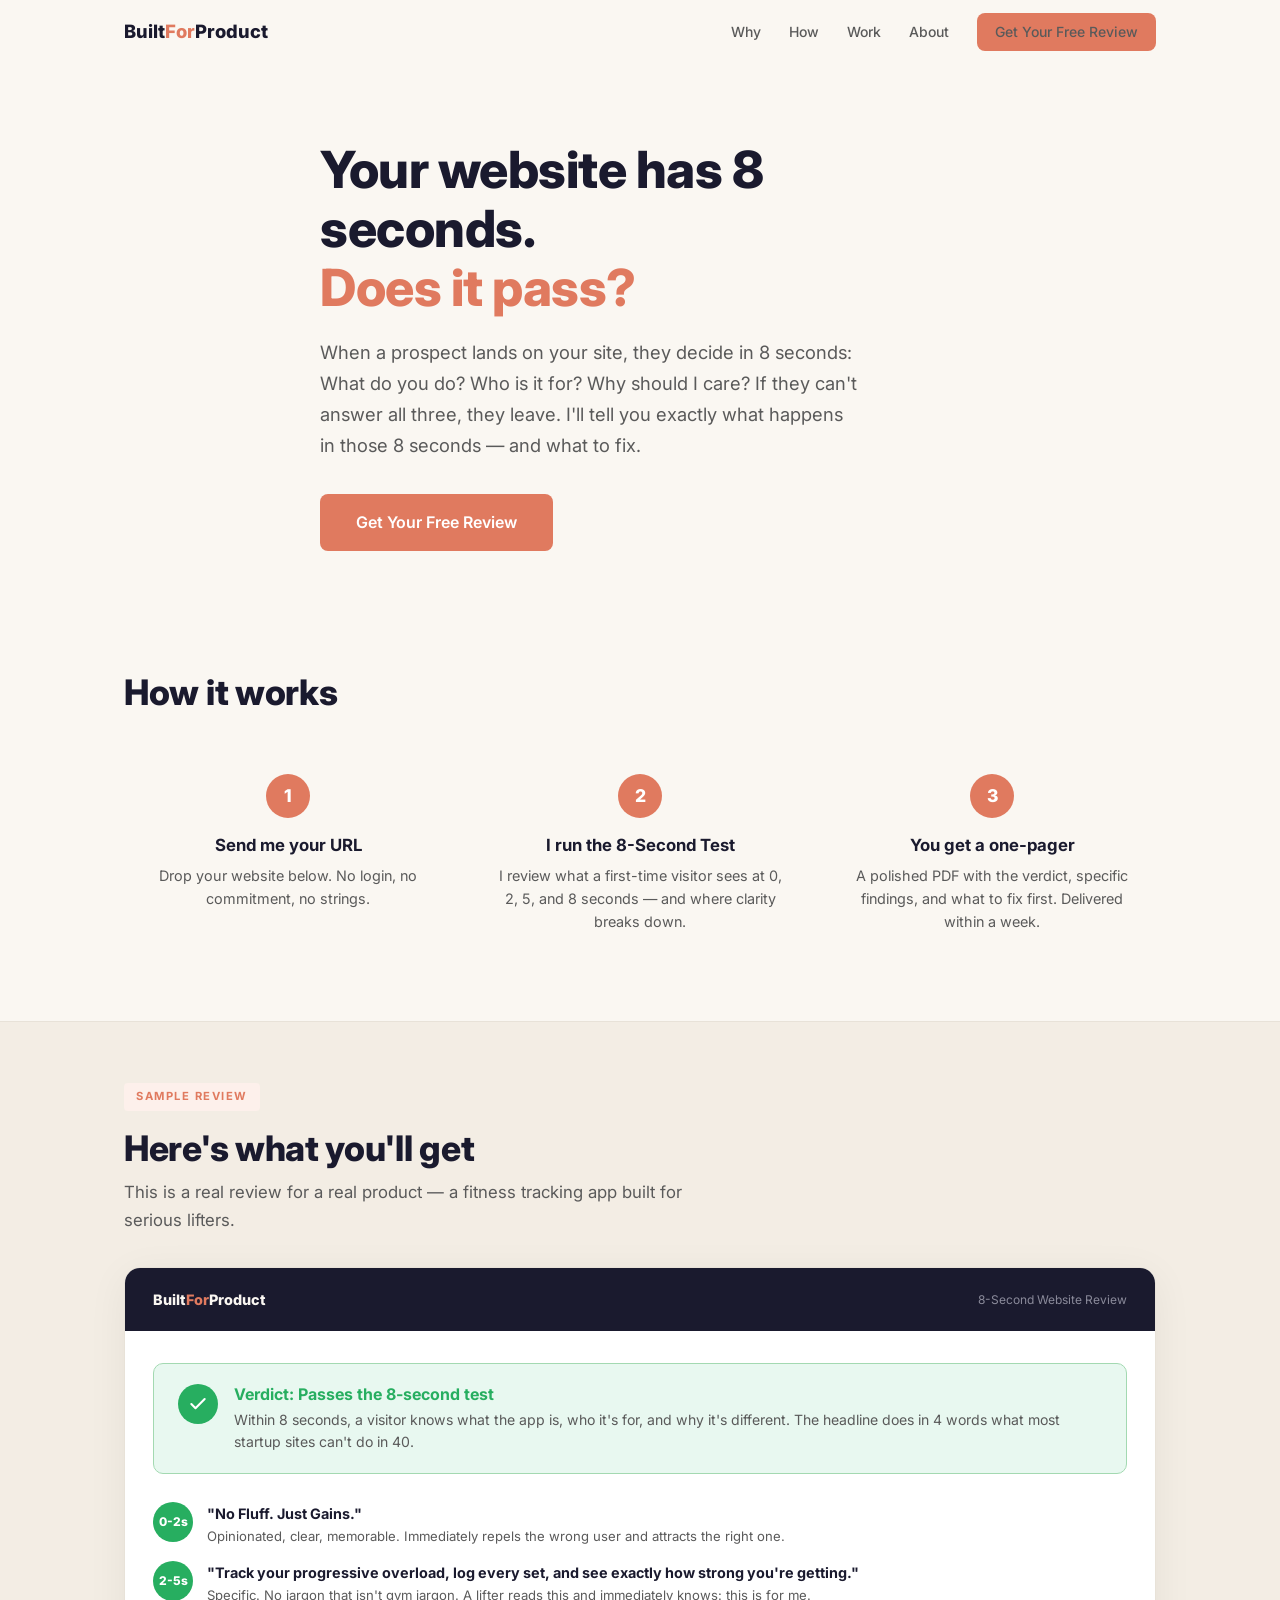
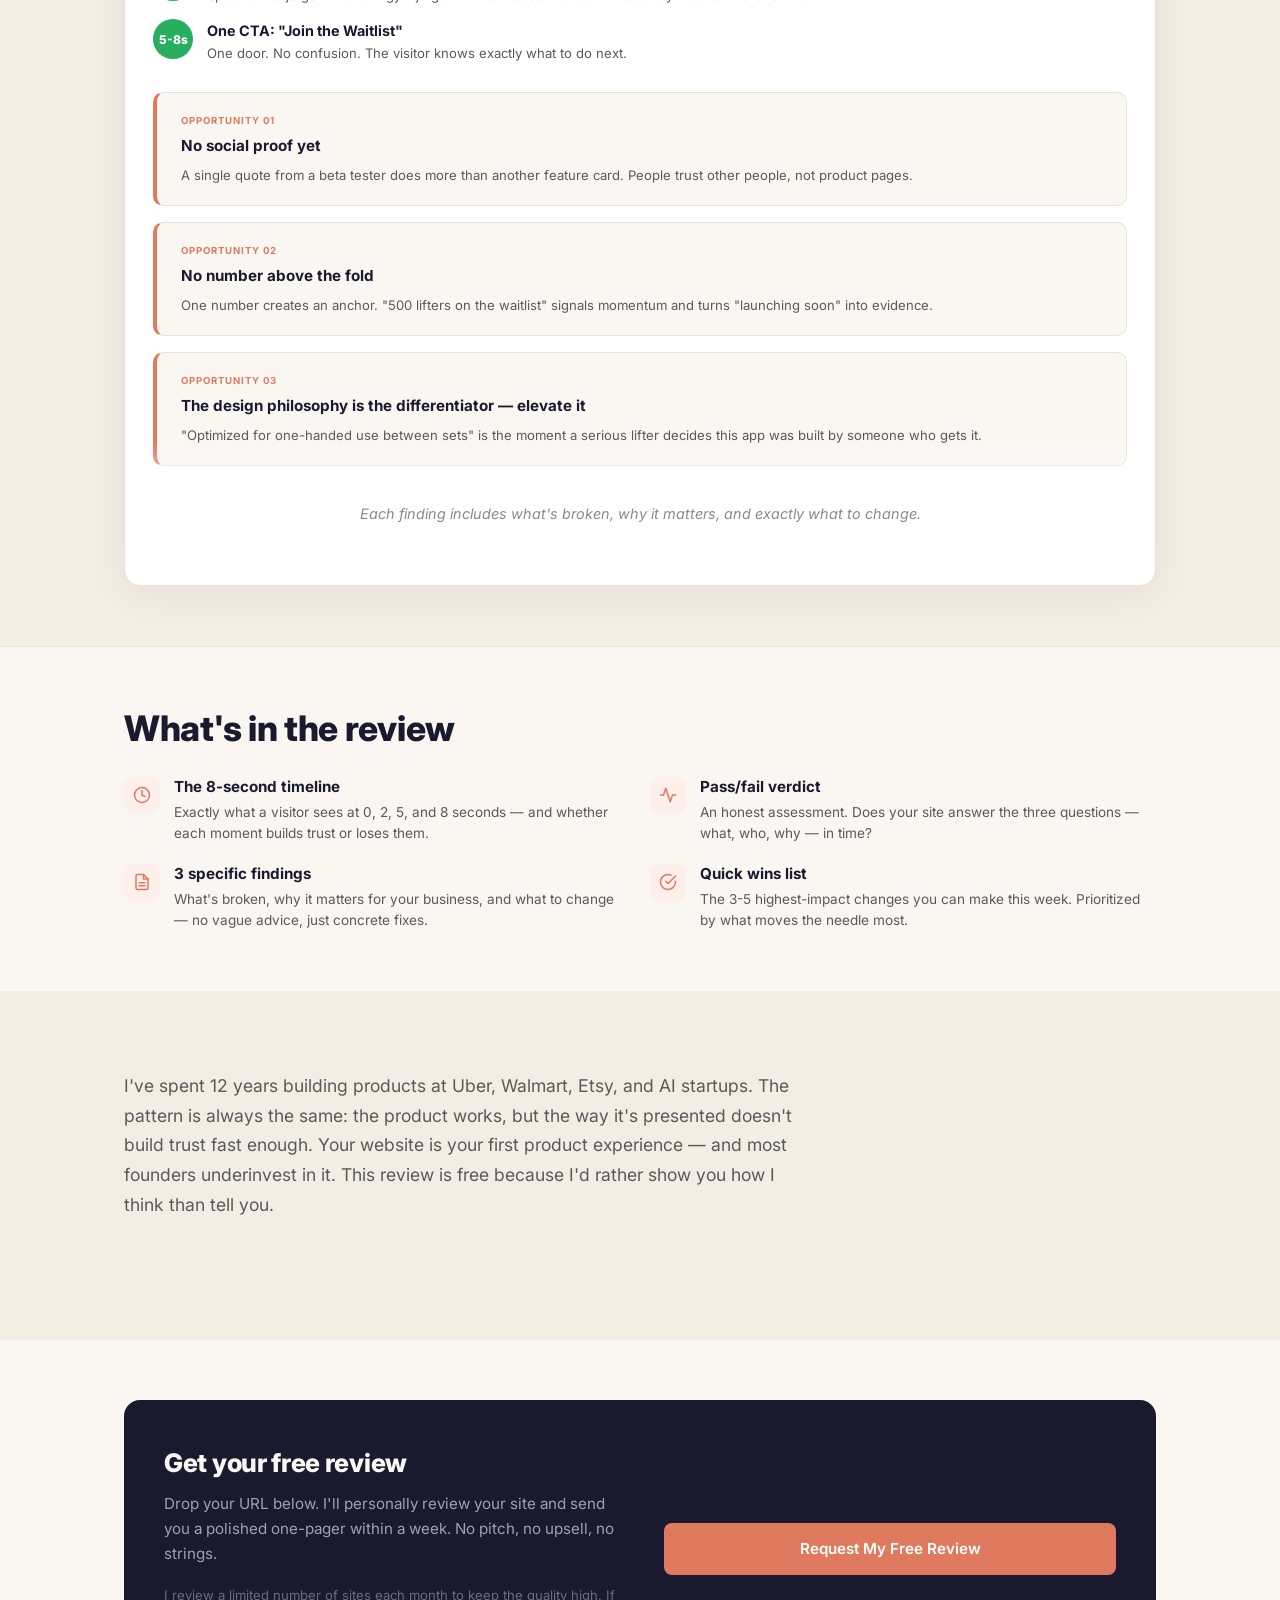
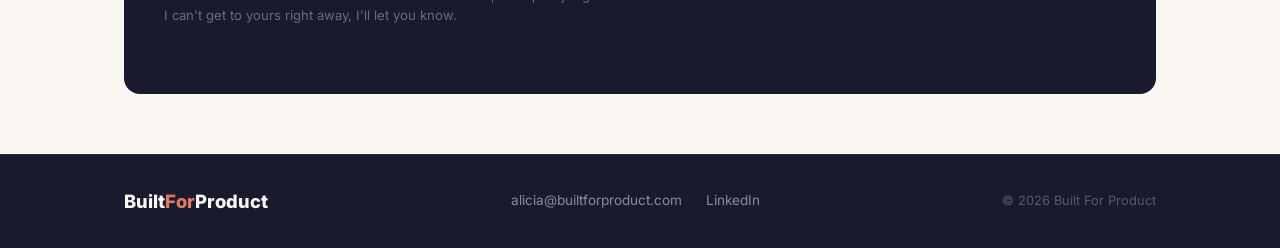
==== review/index.html @ 1ca219f5 "Add 8-Second Website Review landing page and update email to alicia@builtforproduct.com - New /revie" ====
<!DOCTYPE html>
<html lang="en">
<head>
  <meta charset="UTF-8">
  <meta name="viewport" content="width=device-width, initial-scale=1.0">
  <title>Free 8-Second Website Review | Built For Product</title>
  <meta name="description" content="Your website has 8 seconds to convince a prospect. Does it pass? Get a free, no-strings review from a product leader who's driven $280M+ in outcomes.">
  <link rel="preconnect" href="https://fonts.googleapis.com">
  <link rel="preconnect" href="https://fonts.gstatic.com" crossorigin>
  <link href="https://fonts.googleapis.com/css2?family=Inter:wght@300;400;500;600;700;800&display=swap" rel="stylesheet">
  <link rel="stylesheet" href="../styles.css">
  <style>
    /* --- Review Page Specific --- */
    .review-hero {
      padding: 140px 0 60px;
      min-height: auto;
    }
    .review-hero h1 {
      max-width: 640px;
    }
    .review-hero .hero-sub {
      max-width: 540px;
    }

    .how-it-works {
      padding: 60px 0;
      border-bottom: 1px solid var(--card-border);
    }
    .how-steps {
      display: grid;
      grid-template-columns: repeat(3, 1fr);
      gap: 24px;
      margin-top: 32px;
    }
    .how-step {
      text-align: center;
      padding: 28px 20px;
    }
    .how-step-num {
      width: 44px;
      height: 44px;
      background: var(--accent);
      color: var(--white);
      font-weight: 800;
      font-size: 1.1rem;
      border-radius: 50%;
      display: flex;
      align-items: center;
      justify-content: center;
      margin: 0 auto 16px;
    }
    .how-step h3 {
      margin-bottom: 8px;
    }
    .how-step p {
      font-size: 0.9rem;
      color: var(--text-muted);
      line-height: 1.6;
    }

    /* --- Sample Review Embed --- */
    .sample-section {
      padding: 60px 0;
    }
    .sample-label {
      display: inline-block;
      font-size: 0.7rem;
      font-weight: 700;
      text-transform: uppercase;
      letter-spacing: 1.5px;
      color: var(--accent);
      background: #FDF0EB;
      padding: 5px 12px;
      border-radius: 4px;
      margin-bottom: 16px;
    }
    .sample-section > .container > h2 {
      margin-bottom: 8px;
    }
    .sample-intro {
      font-size: 1.05rem;
      color: var(--text-muted);
      max-width: 600px;
      line-height: 1.7;
      margin-bottom: 32px;
    }

    /* --- Embedded review preview --- */
    .review-embed {
      background: var(--card-bg);
      border: 1px solid var(--card-border);
      border-radius: 16px;
      overflow: hidden;
      box-shadow: 0 8px 40px rgba(0,0,0,0.06);
    }
    .embed-header {
      background: var(--primary);
      padding: 20px 28px;
      display: flex;
      align-items: center;
      justify-content: space-between;
    }
    .embed-logo {
      font-weight: 800;
      font-size: 0.9rem;
      color: var(--bg);
    }
    .embed-logo span { color: var(--accent); }
    .embed-meta {
      font-size: 0.75rem;
      color: #8A8A9A;
    }
    .embed-body {
      padding: 32px 28px;
    }

    /* Verdict */
    .embed-verdict {
      background: #E8F8F0;
      border: 1px solid #A3D9B1;
      border-radius: 10px;
      padding: 20px 24px;
      display: flex;
      gap: 16px;
      align-items: flex-start;
      margin-bottom: 28px;
    }
    .embed-verdict-icon {
      width: 40px;
      height: 40px;
      background: #27AE60;
      border-radius: 50%;
      display: flex;
      align-items: center;
      justify-content: center;
      flex-shrink: 0;
    }
    .embed-verdict h3 {
      font-size: 1rem;
      color: #27AE60;
      margin-bottom: 4px;
    }
    .embed-verdict p {
      font-size: 0.88rem;
      color: var(--text-muted);
      line-height: 1.55;
    }

    /* Timeline preview */
    .embed-timeline {
      display: flex;
      flex-direction: column;
      gap: 14px;
      margin-bottom: 28px;
    }
    .embed-time {
      display: flex;
      gap: 14px;
      align-items: flex-start;
    }
    .embed-sec {
      width: 40px;
      height: 40px;
      background: #27AE60;
      color: white;
      font-weight: 800;
      font-size: 0.75rem;
      border-radius: 50%;
      display: flex;
      align-items: center;
      justify-content: center;
      flex-shrink: 0;
    }
    .embed-time-text strong {
      display: block;
      font-size: 0.9rem;
      color: var(--primary);
      margin-bottom: 2px;
    }
    .embed-time-text p {
      font-size: 0.82rem;
      color: var(--text-muted);
      line-height: 1.5;
    }

    /* Finding preview */
    .embed-finding {
      background: var(--bg);
      border: 1px solid var(--card-border);
      border-radius: 10px;
      padding: 20px 24px;
      border-left: 4px solid var(--accent);
      margin-bottom: 16px;
    }
    .embed-finding:last-child { margin-bottom: 0; }
    .embed-finding-label {
      font-size: 0.6rem;
      font-weight: 700;
      text-transform: uppercase;
      letter-spacing: 1px;
      color: var(--accent);
      margin-bottom: 6px;
    }
    .embed-finding h4 {
      font-size: 0.95rem;
      font-weight: 700;
      color: var(--primary);
      margin-bottom: 6px;
    }
    .embed-finding p {
      font-size: 0.82rem;
      color: var(--text-muted);
      line-height: 1.55;
    }

    /* Fade overlay */
    .embed-fade {
      position: relative;
      margin-top: -40px;
      padding-top: 60px;
      background: linear-gradient(to bottom, rgba(255,255,255,0) 0%, rgba(255,255,255,1) 70%);
      text-align: center;
      padding-bottom: 28px;
    }
    .embed-fade p {
      font-size: 0.9rem;
      color: var(--text-light);
      font-style: italic;
    }

    /* --- What You Get --- */
    .what-you-get {
      padding: 60px 0;
      border-top: 1px solid var(--card-border);
    }
    .get-grid {
      display: grid;
      grid-template-columns: repeat(2, 1fr);
      gap: 20px;
      margin-top: 28px;
    }
    .get-item {
      display: flex;
      gap: 14px;
      align-items: flex-start;
    }
    .get-icon {
      width: 36px;
      height: 36px;
      background: #FDF0EB;
      border-radius: 8px;
      display: flex;
      align-items: center;
      justify-content: center;
      flex-shrink: 0;
      color: var(--accent);
    }
    .get-item h3 {
      font-size: 0.95rem;
      margin-bottom: 4px;
    }
    .get-item p {
      font-size: 0.85rem;
      color: var(--text-muted);
      line-height: 1.55;
    }

    /* --- Form Section --- */
    .form-section {
      padding: 60px 0;
    }
    .form-card {
      background: var(--primary);
      border-radius: 16px;
      padding: 48px 40px;
      display: grid;
      grid-template-columns: 1fr 1fr;
      gap: 48px;
      align-items: center;
    }
    .form-left h2 {
      color: var(--bg);
      font-size: 1.6rem;
      margin-bottom: 12px;
    }
    .form-left p {
      color: #A0A0B0;
      font-size: 0.95rem;
      line-height: 1.65;
      margin-bottom: 20px;
    }
    .form-left .form-note {
      font-size: 0.82rem;
      color: #6A6A80;
      line-height: 1.5;
    }
    .form-right {
      display: flex;
      flex-direction: column;
      gap: 16px;
    }
    .form-field {
      display: flex;
      flex-direction: column;
      gap: 6px;
    }
    .form-field label {
      font-size: 0.8rem;
      font-weight: 600;
      color: #A0A0B0;
      text-transform: uppercase;
      letter-spacing: 0.5px;
    }
    .form-field input {
      padding: 14px 16px;
      border: 1px solid #3A3A4E;
      border-radius: 8px;
      background: #2A2A3E;
      color: var(--bg);
      font-family: 'Inter', system-ui, sans-serif;
      font-size: 0.95rem;
      outline: none;
      transition: border-color 0.2s;
    }
    .form-field input::placeholder {
      color: #5A5A6A;
    }
    .form-field input:focus {
      border-color: var(--accent);
    }
    .form-submit {
      display: inline-block;
      background: var(--accent);
      color: var(--white);
      font-weight: 600;
      font-size: 0.95rem;
      padding: 14px 28px;
      border-radius: 8px;
      border: none;
      cursor: pointer;
      font-family: 'Inter', system-ui, sans-serif;
      transition: background 0.2s, transform 0.15s;
      margin-top: 4px;
    }
    .form-submit:hover {
      background: #D06A4F;
      transform: translateY(-1px);
    }

    @media (max-width: 768px) {
      .how-steps {
        grid-template-columns: 1fr;
        gap: 16px;
      }
      .get-grid {
        grid-template-columns: 1fr;
      }
      .form-card {
        grid-template-columns: 1fr;
        gap: 32px;
        padding: 32px 24px;
      }
      .review-hero {
        padding: 110px 0 40px;
      }
    }
  </style>
</head>
<body>

  <!-- NAV -->
  <nav class="nav">
    <div class="container nav-inner">
      <a href="../" class="logo">Built<span>For</span>Product</a>
      <div class="nav-links">
        <a href="../#problem">Why</a>
        <a href="../#how">How</a>
        <a href="../#work">Work</a>
        <a href="../#about">About</a>
        <a href="#get-review" class="btn btn-sm">Get Your Free Review</a>
      </div>
      <button class="mobile-toggle" aria-label="Menu">
        <span></span><span></span><span></span>
      </button>
    </div>
  </nav>

  <!-- HERO -->
  <section class="hero review-hero">
    <div class="container">
      <h1>Your website has 8 seconds.<br><span class="highlight">Does it pass?</span></h1>
      <p class="hero-sub">When a prospect lands on your site, they decide in 8 seconds: What do you do? Who is it for? Why should I care? If they can't answer all three, they leave. I'll tell you exactly what happens in those 8 seconds — and what to fix.</p>
      <a href="#get-review" class="btn btn-lg">Get Your Free Review</a>
    </div>
  </section>

  <!-- HOW IT WORKS -->
  <section class="how-it-works">
    <div class="container">
      <h2>How it works</h2>
      <div class="how-steps">
        <div class="how-step">
          <div class="how-step-num">1</div>
          <h3>Send me your URL</h3>
          <p>Drop your website below. No login, no commitment, no strings.</p>
        </div>
        <div class="how-step">
          <div class="how-step-num">2</div>
          <h3>I run the 8-Second Test</h3>
          <p>I review what a first-time visitor sees at 0, 2, 5, and 8 seconds — and where clarity breaks down.</p>
        </div>
        <div class="how-step">
          <div class="how-step-num">3</div>
          <h3>You get a one-pager</h3>
          <p>A polished PDF with the verdict, specific findings, and what to fix first. Delivered within a week.</p>
        </div>
      </div>
    </div>
  </section>

  <!-- SAMPLE REVIEW -->
  <section class="sample-section section-alt">
    <div class="container">
      <span class="sample-label">Sample Review</span>
      <h2>Here's what you'll get</h2>
      <p class="sample-intro">This is a real review for a real product — a fitness tracking app built for serious lifters.</p>

      <div class="review-embed">
        <div class="embed-header">
          <div class="embed-logo">Built<span>For</span>Product</div>
          <div class="embed-meta">8-Second Website Review</div>
        </div>
        <div class="embed-body">

          <!-- Verdict -->
          <div class="embed-verdict">
            <div class="embed-verdict-icon">
              <svg width="20" height="20" viewBox="0 0 24 24" fill="none" stroke="white" stroke-width="2.5" stroke-linecap="round" stroke-linejoin="round"><polyline points="20 6 9 17 4 12"></polyline></svg>
            </div>
            <div>
              <h3>Verdict: Passes the 8-second test</h3>
              <p>Within 8 seconds, a visitor knows what the app is, who it's for, and why it's different. The headline does in 4 words what most startup sites can't do in 40.</p>
            </div>
          </div>

          <!-- Timeline -->
          <div class="embed-timeline">
            <div class="embed-time">
              <div class="embed-sec">0-2s</div>
              <div class="embed-time-text">
                <strong>"No Fluff. Just Gains."</strong>
                <p>Opinionated, clear, memorable. Immediately repels the wrong user and attracts the right one.</p>
              </div>
            </div>
            <div class="embed-time">
              <div class="embed-sec">2-5s</div>
              <div class="embed-time-text">
                <strong>"Track your progressive overload, log every set, and see exactly how strong you're getting."</strong>
                <p>Specific. No jargon that isn't gym jargon. A lifter reads this and immediately knows: this is for me.</p>
              </div>
            </div>
            <div class="embed-time">
              <div class="embed-sec">5-8s</div>
              <div class="embed-time-text">
                <strong>One CTA: "Join the Waitlist"</strong>
                <p>One door. No confusion. The visitor knows exactly what to do next.</p>
              </div>
            </div>
          </div>

          <!-- Findings preview -->
          <div class="embed-finding">
            <div class="embed-finding-label">Opportunity 01</div>
            <h4>No social proof yet</h4>
            <p>A single quote from a beta tester does more than another feature card. People trust other people, not product pages.</p>
          </div>
          <div class="embed-finding">
            <div class="embed-finding-label">Opportunity 02</div>
            <h4>No number above the fold</h4>
            <p>One number creates an anchor. "500 lifters on the waitlist" signals momentum and turns "launching soon" into evidence.</p>
          </div>
          <div class="embed-finding">
            <div class="embed-finding-label">Opportunity 03</div>
            <h4>The design philosophy is the differentiator — elevate it</h4>
            <p>"Optimized for one-handed use between sets" is the moment a serious lifter decides this app was built by someone who gets it.</p>
          </div>

          <div class="embed-fade">
            <p>Each finding includes what's broken, why it matters, and exactly what to change.</p>
          </div>
        </div>
      </div>
    </div>
  </section>

  <!-- WHAT YOU GET -->
  <section class="what-you-get">
    <div class="container">
      <h2>What's in the review</h2>
      <div class="get-grid">
        <div class="get-item">
          <div class="get-icon">
            <svg width="18" height="18" viewBox="0 0 24 24" fill="none" stroke="currentColor" stroke-width="2" stroke-linecap="round" stroke-linejoin="round"><circle cx="12" cy="12" r="10"></circle><polyline points="12 6 12 12 16 14"></polyline></svg>
          </div>
          <div>
            <h3>The 8-second timeline</h3>
            <p>Exactly what a visitor sees at 0, 2, 5, and 8 seconds — and whether each moment builds trust or loses them.</p>
          </div>
        </div>
        <div class="get-item">
          <div class="get-icon">
            <svg width="18" height="18" viewBox="0 0 24 24" fill="none" stroke="currentColor" stroke-width="2" stroke-linecap="round" stroke-linejoin="round"><polyline points="22 12 18 12 15 21 9 3 6 12 2 12"></polyline></svg>
          </div>
          <div>
            <h3>Pass/fail verdict</h3>
            <p>An honest assessment. Does your site answer the three questions — what, who, why — in time?</p>
          </div>
        </div>
        <div class="get-item">
          <div class="get-icon">
            <svg width="18" height="18" viewBox="0 0 24 24" fill="none" stroke="currentColor" stroke-width="2" stroke-linecap="round" stroke-linejoin="round"><path d="M14 2H6a2 2 0 0 0-2 2v16a2 2 0 0 0 2 2h12a2 2 0 0 0 2-2V8z"></path><polyline points="14 2 14 8 20 8"></polyline><line x1="16" y1="13" x2="8" y2="13"></line><line x1="16" y1="17" x2="8" y2="17"></line></svg>
          </div>
          <div>
            <h3>3 specific findings</h3>
            <p>What's broken, why it matters for your business, and what to change — no vague advice, just concrete fixes.</p>
          </div>
        </div>
        <div class="get-item">
          <div class="get-icon">
            <svg width="18" height="18" viewBox="0 0 24 24" fill="none" stroke="currentColor" stroke-width="2" stroke-linecap="round" stroke-linejoin="round"><path d="M22 11.08V12a10 10 0 1 1-5.93-9.14"></path><polyline points="22 4 12 14.01 9 11.01"></polyline></svg>
          </div>
          <div>
            <h3>Quick wins list</h3>
            <p>The 3-5 highest-impact changes you can make this week. Prioritized by what moves the needle most.</p>
          </div>
        </div>
      </div>
    </div>
  </section>

  <!-- WHY I DO THIS -->
  <section class="section section-alt">
    <div class="container">
      <p class="section-intro" style="max-width: 680px;">I've spent 12 years building products at Uber, Walmart, Etsy, and AI startups. The pattern is always the same: the product works, but the way it's presented doesn't build trust fast enough. Your website is your first product experience — and most founders underinvest in it. This review is free because I'd rather show you how I think than tell you.</p>
    </div>
  </section>

  <!-- FORM -->
  <section id="get-review" class="form-section">
    <div class="container">
      <div class="form-card">
        <div class="form-left">
          <h2>Get your free review</h2>
          <p>Drop your URL below. I'll personally review your site and send you a polished one-pager within a week. No pitch, no upsell, no strings.</p>
          <p class="form-note">I review a limited number of sites each month to keep the quality high. If I can't get to yours right away, I'll let you know.</p>
        </div>
        <div class="form-right" style="justify-content: center;">
          <a href="mailto:alicia@builtforproduct.com?subject=Free%208-Second%20Website%20Review&body=Hi%20Alicia%2C%0A%0AI%27d%20love%20a%20free%208-Second%20Review%20for%20my%20site%3A%0A%0AWebsite%3A%20%0AName%3A%20%0ACompany%3A%20%0A%0AThanks!" class="form-submit" style="text-align: center; text-decoration: none; display: inline-block;">Request My Free Review</a>
        </div>
      </div>
    </div>
  </section>

  <!-- FOOTER -->
  <footer class="footer">
    <div class="container footer-inner">
      <a href="../" class="logo logo-footer">Built<span>For</span>Product</a>
      <div class="footer-links">
        <a href="mailto:alicia@builtforproduct.com">alicia@builtforproduct.com</a>
        <a href="https://linkedin.com/in/alicia-a-yanez" target="_blank" rel="noopener">LinkedIn</a>
      </div>
      <p class="footer-copy">&copy; 2026 Built For Product</p>
    </div>
  </footer>

  <script>
    // Mobile nav toggle
    const toggle = document.querySelector('.mobile-toggle');
    const navLinks = document.querySelector('.nav-links');
    toggle.addEventListener('click', () => {
      navLinks.classList.toggle('open');
      toggle.classList.toggle('open');
    });
    navLinks.querySelectorAll('a').forEach(link => {
      link.addEventListener('click', () => {
        navLinks.classList.remove('open');
        toggle.classList.remove('open');
      });
    });
    // Sticky nav shadow
    window.addEventListener('scroll', () => {
      document.querySelector('.nav').classList.toggle('scrolled', window.scrollY > 20);
    });
  </script>

</body>
</html>
---- styles.css ----
/* =============================================
   Built For Product — Palette 1: Warm Authority
   ============================================= */

/* --- Variables --- */
:root {
  --primary: #1A1A2E;
  --accent: #E07A5F;
  --accent-hover: #D06A4F;
  --bg: #FAF7F2;
  --bg-alt: #F3EDE4;
  --text: #2D2D2D;
  --text-muted: #5A5A5A;
  --text-light: #8A8A8A;
  --card-bg: #FFFFFF;
  --card-border: #E8E2D8;
  --white: #FFFFFF;
  --cream: #FAF7F2;
  --radius: 10px;
  --radius-lg: 16px;
}

/* --- Reset & Base --- */
*, *::before, *::after { margin: 0; padding: 0; box-sizing: border-box; }

html {
  scroll-behavior: smooth;
  -webkit-font-smoothing: antialiased;
}

body {
  font-family: 'Inter', system-ui, -apple-system, sans-serif;
  background: var(--bg);
  color: var(--text);
  line-height: 1.6;
  font-size: 16px;
}

img { max-width: 100%; display: block; }
a { text-decoration: none; color: inherit; }

/* --- Container --- */
.container {
  max-width: 1080px;
  margin: 0 auto;
  padding: 0 24px;
}

/* --- Buttons --- */
.btn {
  display: inline-block;
  background: var(--accent);
  color: var(--white);
  font-weight: 600;
  font-size: 15px;
  padding: 14px 28px;
  border-radius: 8px;
  transition: background 0.2s, transform 0.15s;
  border: none;
  cursor: pointer;
}
.btn:hover {
  background: var(--accent-hover);
  transform: translateY(-1px);
}
.btn-lg {
  padding: 16px 36px;
  font-size: 16px;
}
.btn-sm {
  padding: 8px 18px;
  font-size: 13px;
}
.btn-white {
  background: var(--white);
  color: var(--primary);
}
.btn-white:hover {
  background: var(--cream);
}

/* --- Typography --- */
h1 {
  font-size: clamp(2.2rem, 5vw, 3.2rem);
  font-weight: 800;
  line-height: 1.15;
  color: var(--primary);
  letter-spacing: -0.5px;
}
h2 {
  font-size: clamp(1.6rem, 3.5vw, 2.2rem);
  font-weight: 800;
  line-height: 1.2;
  color: var(--primary);
  letter-spacing: -0.3px;
}
h3 {
  font-size: 1.05rem;
  font-weight: 700;
  color: var(--primary);
  line-height: 1.35;
}
.highlight {
  color: var(--accent);
}
.section-intro {
  font-size: 1.1rem;
  color: var(--text-muted);
  max-width: 640px;
  line-height: 1.7;
  margin-bottom: 40px;
}

/* ============================
   NAV
   ============================ */
.nav {
  position: fixed;
  top: 0;
  left: 0;
  right: 0;
  z-index: 100;
  background: var(--bg);
  transition: box-shadow 0.3s;
}
.nav.scrolled {
  box-shadow: 0 1px 12px rgba(0,0,0,0.06);
}
.nav-inner {
  display: flex;
  align-items: center;
  justify-content: space-between;
  height: 64px;
}
.logo {
  font-weight: 800;
  font-size: 1.15rem;
  color: var(--primary);
}
.logo span {
  color: var(--accent);
}
.nav-links {
  display: flex;
  align-items: center;
  gap: 28px;
}
.nav-links a {
  font-size: 14px;
  font-weight: 500;
  color: var(--text-muted);
  transition: color 0.2s;
}
.nav-links a:hover {
  color: var(--primary);
}

/* Mobile toggle */
.mobile-toggle {
  display: none;
  background: none;
  border: none;
  cursor: pointer;
  width: 28px;
  height: 20px;
  position: relative;
}
.mobile-toggle span {
  display: block;
  width: 100%;
  height: 2px;
  background: var(--primary);
  position: absolute;
  left: 0;
  transition: all 0.3s;
}
.mobile-toggle span:nth-child(1) { top: 0; }
.mobile-toggle span:nth-child(2) { top: 9px; }
.mobile-toggle span:nth-child(3) { top: 18px; }
.mobile-toggle.open span:nth-child(1) { top: 9px; transform: rotate(45deg); }
.mobile-toggle.open span:nth-child(2) { opacity: 0; }
.mobile-toggle.open span:nth-child(3) { top: 9px; transform: rotate(-45deg); }

/* ============================
   HERO
   ============================ */
.hero {
  padding: 140px 0 80px;
  min-height: 70vh;
  display: flex;
  align-items: center;
}
.hero-sub {
  margin-top: 20px;
  font-size: 1.15rem;
  color: var(--text-muted);
  max-width: 560px;
  line-height: 1.7;
}
.hero .btn {
  margin-top: 32px;
}

/* ============================
   SECTIONS
   ============================ */
.section {
  padding: 80px 0;
}
.section-alt {
  background: var(--bg-alt);
}

/* ============================
   PAIN CARDS
   ============================ */
.card-grid {
  display: grid;
  grid-template-columns: repeat(3, 1fr);
  gap: 24px;
}
.card {
  background: var(--card-bg);
  border: 1px solid var(--card-border);
  border-radius: var(--radius);
  padding: 32px 28px;
  transition: transform 0.2s, box-shadow 0.2s;
}
.card:hover {
  transform: translateY(-3px);
  box-shadow: 0 8px 30px rgba(0,0,0,0.06);
}
.card-icon {
  width: 44px;
  height: 44px;
  background: #FDF0EB;
  border-radius: 10px;
  display: flex;
  align-items: center;
  justify-content: center;
  color: var(--accent);
  margin-bottom: 18px;
}
.card h3 {
  margin-bottom: 10px;
  font-size: 1rem;
}
.card p {
  font-size: 0.9rem;
  color: var(--text-muted);
  line-height: 1.6;
}

/* ============================
   PROCESS STEPS
   ============================ */
.steps {
  display: grid;
  grid-template-columns: repeat(3, 1fr);
  gap: 32px;
  margin-top: 8px;
}
.step {
  position: relative;
}
.step-num {
  width: 44px;
  height: 44px;
  background: var(--accent);
  color: var(--white);
  font-weight: 800;
  font-size: 1.1rem;
  border-radius: 50%;
  display: flex;
  align-items: center;
  justify-content: center;
  margin-bottom: 18px;
}
.step h3 {
  margin-bottom: 8px;
}
.step p {
  font-size: 0.9rem;
  color: var(--text-muted);
  line-height: 1.6;
}

/* ============================
   CASE STUDIES
   ============================ */
.cases {
  display: flex;
  flex-direction: column;
  gap: 28px;
  margin-top: 8px;
}
.case {
  background: var(--card-bg);
  border: 1px solid var(--card-border);
  border-radius: var(--radius-lg);
  padding: 36px 32px;
  transition: transform 0.2s, box-shadow 0.2s;
}
.case:hover {
  transform: translateY(-2px);
  box-shadow: 0 8px 30px rgba(0,0,0,0.05);
}
.case-header {
  display: flex;
  align-items: center;
  gap: 12px;
  margin-bottom: 12px;
}
.case-company {
  font-weight: 800;
  font-size: 0.85rem;
  color: var(--accent);
  text-transform: uppercase;
  letter-spacing: 1px;
}
.case-label {
  font-size: 0.8rem;
  color: var(--text-light);
}
.case-method {
  display: inline-block;
  font-size: 0.7rem;
  font-weight: 700;
  text-transform: uppercase;
  letter-spacing: 1px;
  color: var(--accent);
  background: #FDF0EB;
  padding: 4px 10px;
  border-radius: 4px;
  margin-bottom: 14px;
}
.case h3 {
  font-size: 1.15rem;
  margin-bottom: 12px;
}
.case-problem {
  font-size: 0.95rem;
  color: var(--text-muted);
  margin-bottom: 12px;
  line-height: 1.6;
}
.case-action {
  font-size: 0.9rem;
  color: var(--text-muted);
  margin-bottom: 20px;
  line-height: 1.6;
}
.case-results {
  display: flex;
  gap: 40px;
  padding-top: 18px;
  border-top: 1px solid var(--card-border);
}
.metric {
  display: flex;
  flex-direction: column;
}
.metric-value {
  font-size: 1.5rem;
  font-weight: 800;
  color: var(--primary);
}
.metric-label {
  font-size: 0.8rem;
  color: var(--text-light);
  margin-top: 2px;
}

/* ============================
   ABOUT
   ============================ */
.about-layout {
  display: grid;
  grid-template-columns: 280px 1fr;
  gap: 48px;
  align-items: start;
}
.about-photo img {
  width: 100%;
  border-radius: var(--radius-lg);
  object-fit: cover;
  aspect-ratio: 3 / 4;
}
.about-content h2 {
  margin-bottom: 24px;
}
.about-text p {
  font-size: 1.05rem;
  color: var(--text-muted);
  line-height: 1.75;
  margin-bottom: 16px;
  max-width: 680px;
}
.credibility {
  display: flex;
  gap: 32px;
  margin-top: 32px;
  flex-wrap: wrap;
}
.credibility span {
  font-size: 0.95rem;
  font-weight: 700;
  color: var(--text-light);
  letter-spacing: 0.5px;
  text-transform: uppercase;
}

/* ============================
   TESTIMONIALS
   ============================ */
.testimonials {
  display: grid;
  grid-template-columns: repeat(2, 1fr);
  gap: 24px;
  margin-top: 8px;
}
.testimonial {
  background: var(--card-bg);
  border: 1px solid var(--card-border);
  border-radius: var(--radius);
  padding: 28px;
  border-left: 3px solid var(--accent);
}
.testimonial p {
  font-size: 0.95rem;
  color: var(--text-muted);
  line-height: 1.65;
  font-style: italic;
  margin-bottom: 14px;
}
.testimonial cite {
  font-size: 0.85rem;
  font-weight: 600;
  color: var(--primary);
  font-style: normal;
}

/* ============================
   CTA SECTION
   ============================ */
.section-cta {
  background: var(--primary);
  color: var(--cream);
  text-align: center;
  padding: 80px 0;
}
.section-cta h2 {
  color: var(--cream);
  margin-bottom: 16px;
}
.section-cta p {
  color: #A0A0B0;
  font-size: 1.05rem;
  max-width: 520px;
  margin: 0 auto 32px;
  line-height: 1.7;
}
.section-cta .btn {
  margin-bottom: 20px;
}
.cta-note {
  font-size: 0.85rem !important;
  color: #6A6A80 !important;
  max-width: 440px !important;
}

/* ============================
   FOOTER
   ============================ */
.footer {
  background: var(--primary);
  border-top: 1px solid #2A2A3E;
  padding: 32px 0;
}
.footer-inner {
  display: flex;
  align-items: center;
  justify-content: space-between;
  flex-wrap: wrap;
  gap: 16px;
}
.logo-footer {
  color: var(--cream);
}
.logo-footer span {
  color: var(--accent);
}
.footer-links {
  display: flex;
  gap: 24px;
}
.footer-links a {
  font-size: 0.85rem;
  color: #8A8A9A;
  transition: color 0.2s;
}
.footer-links a:hover {
  color: var(--cream);
}
.footer-copy {
  font-size: 0.8rem;
  color: #5A5A6A;
}

/* ============================
   RESPONSIVE
   ============================ */
@media (max-width: 768px) {
  .hero {
    padding: 110px 0 60px;
    min-height: auto;
  }

  .card-grid,
  .steps {
    grid-template-columns: 1fr;
    gap: 16px;
  }

  .testimonials {
    grid-template-columns: 1fr;
  }

  .case-results {
    flex-direction: column;
    gap: 16px;
  }

  .nav-links {
    display: none;
    position: fixed;
    top: 64px;
    left: 0;
    right: 0;
    background: var(--bg);
    flex-direction: column;
    padding: 24px;
    gap: 20px;
    box-shadow: 0 8px 30px rgba(0,0,0,0.08);
  }
  .nav-links.open {
    display: flex;
  }

  .mobile-toggle {
    display: block;
  }

  .footer-inner {
    flex-direction: column;
    text-align: center;
  }

  .about-layout {
    grid-template-columns: 1fr;
    gap: 32px;
  }
  .about-photo {
    max-width: 240px;
  }
  .credibility {
    gap: 12px 20px;
    justify-content: center;
  }

  .section {
    padding: 60px 0;
  }

  .section-cta {
    padding: 60px 0;
  }
}

@media (max-width: 480px) {
  h1 {
    font-size: 1.8rem;
  }
  h2 {
    font-size: 1.4rem;
  }
  .case {
    padding: 24px 20px;
  }
  .card {
    padding: 24px 20px;
  }
}
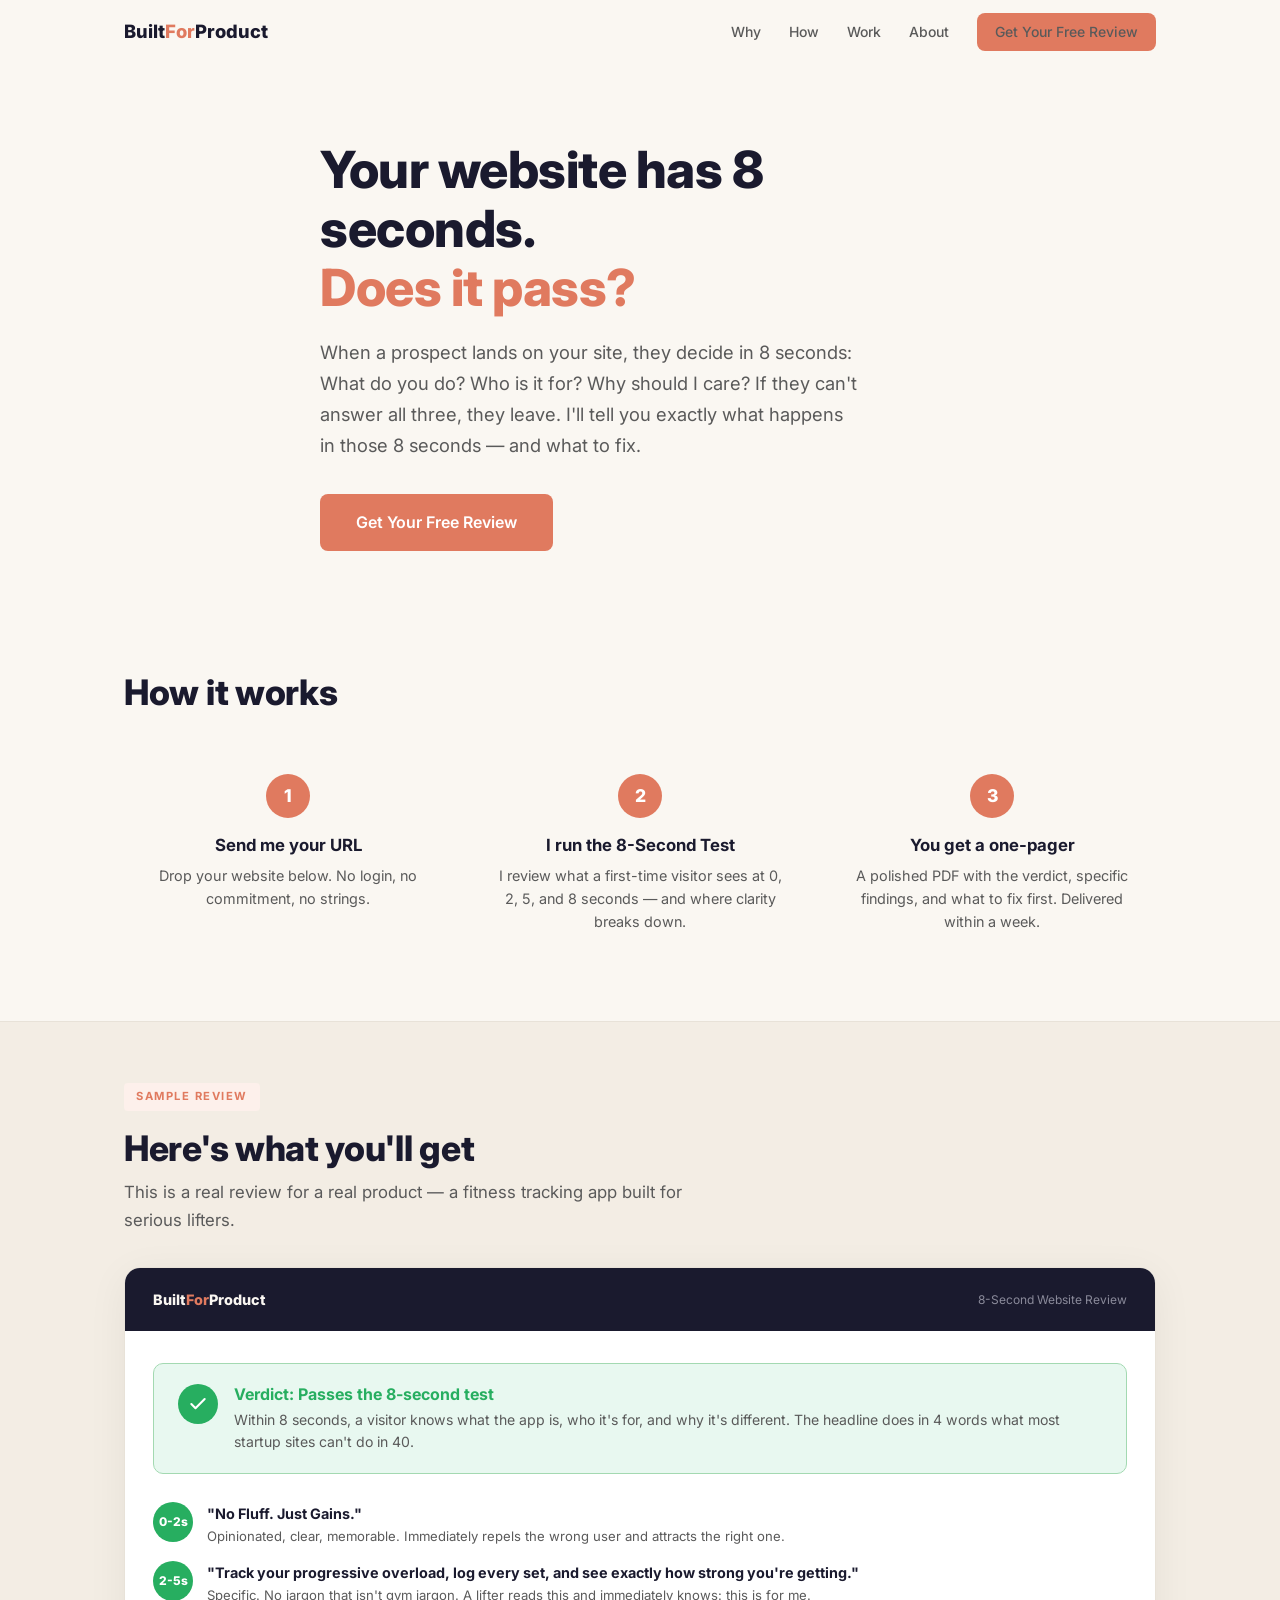
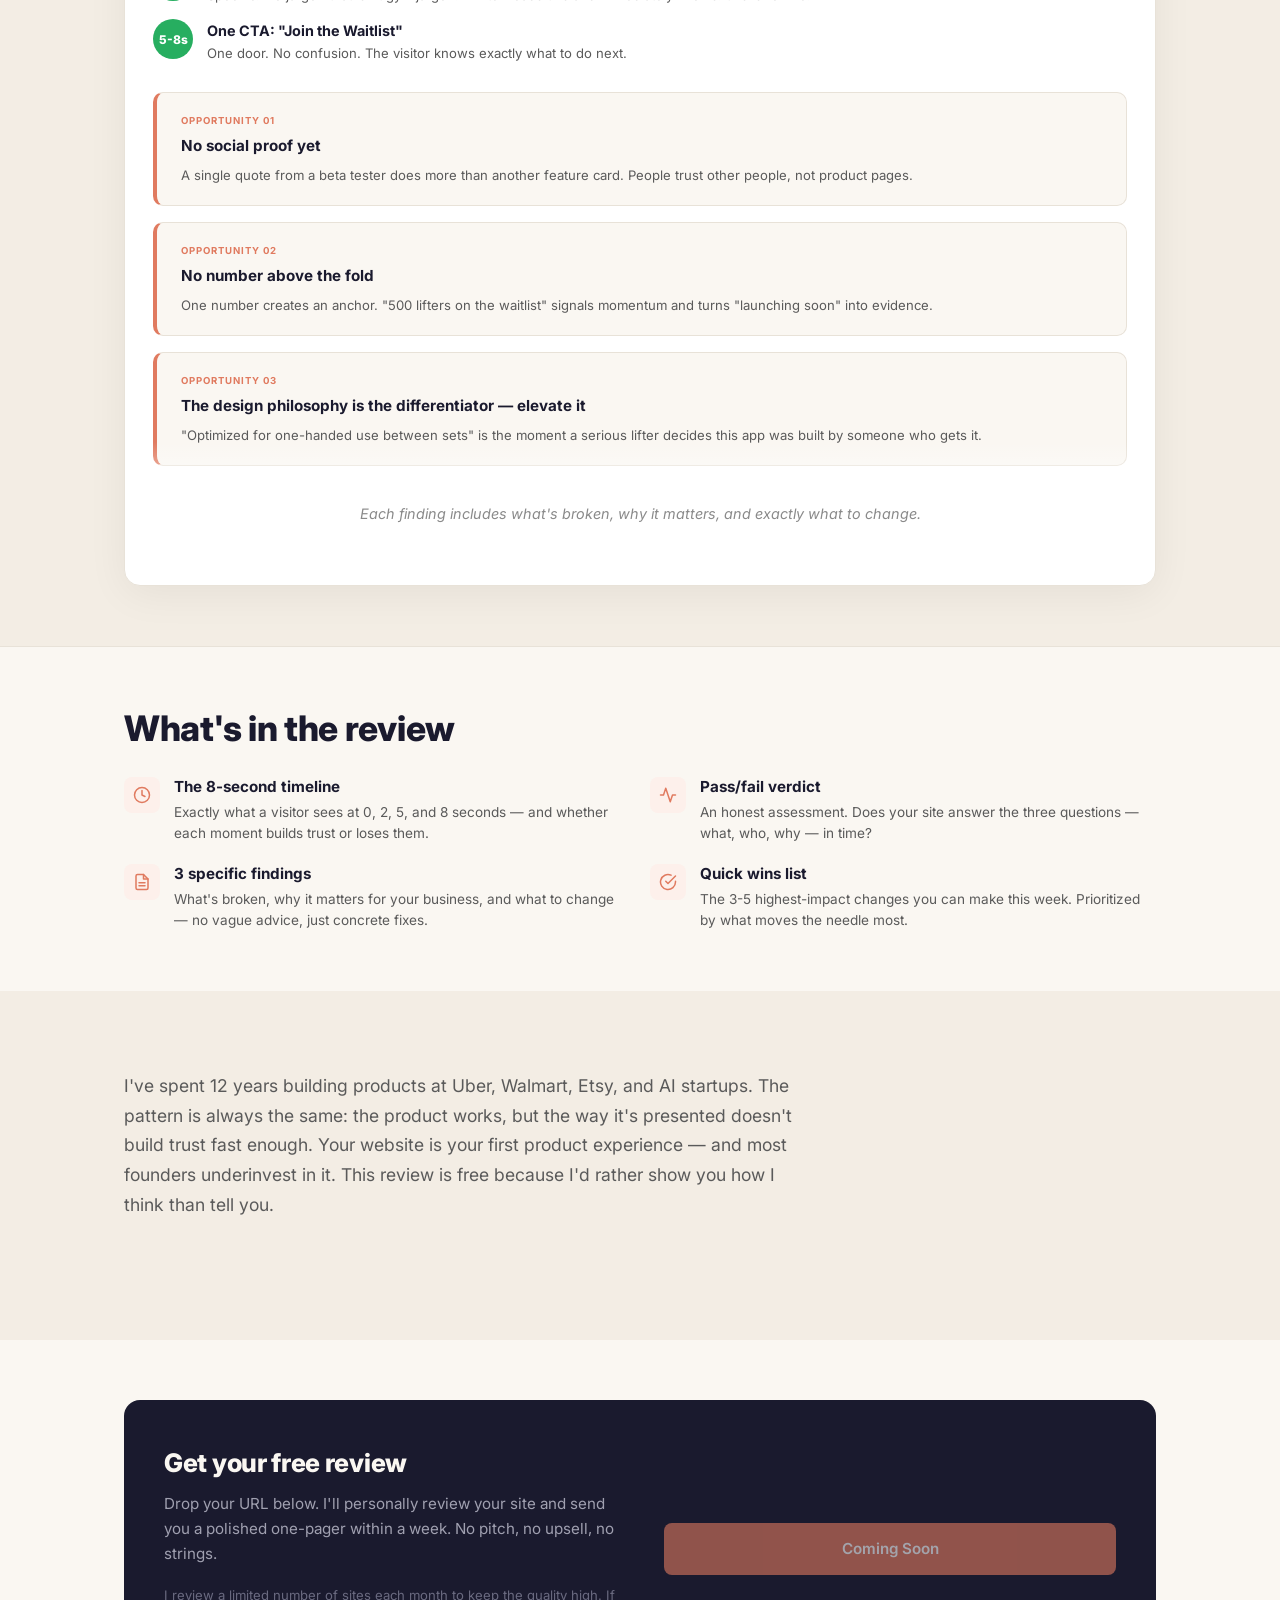
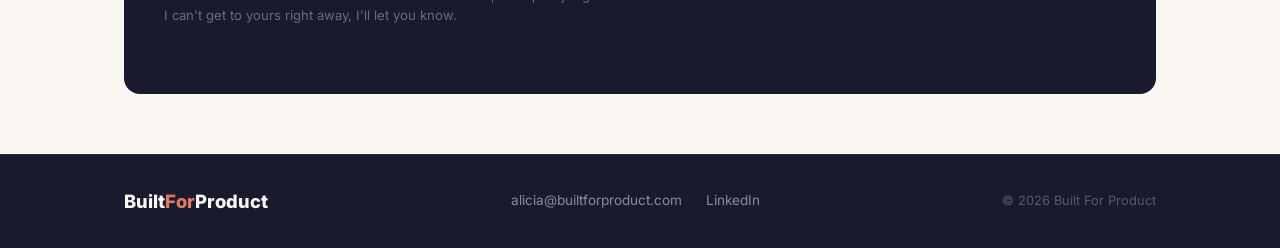
==== commit 6e532591: "Replace review form button with Coming Soon placeholder Mailto link wasn't working for users without" ====
--- a/review/index.html
+++ b/review/index.html
@@ -555,7 +555,7 @@
           <p class="form-note">I review a limited number of sites each month to keep the quality high. If I can't get to yours right away, I'll let you know.</p>
         </div>
         <div class="form-right" style="justify-content: center;">
-          <a href="mailto:alicia@builtforproduct.com?subject=Free%208-Second%20Website%20Review&body=Hi%20Alicia%2C%0A%0AI%27d%20love%20a%20free%208-Second%20Review%20for%20my%20site%3A%0A%0AWebsite%3A%20%0AName%3A%20%0ACompany%3A%20%0A%0AThanks!" class="form-submit" style="text-align: center; text-decoration: none; display: inline-block;">Request My Free Review</a>
+          <span class="form-submit" style="text-align: center; display: inline-block; opacity: 0.6; cursor: default;">Coming Soon</span>
         </div>
       </div>
     </div>
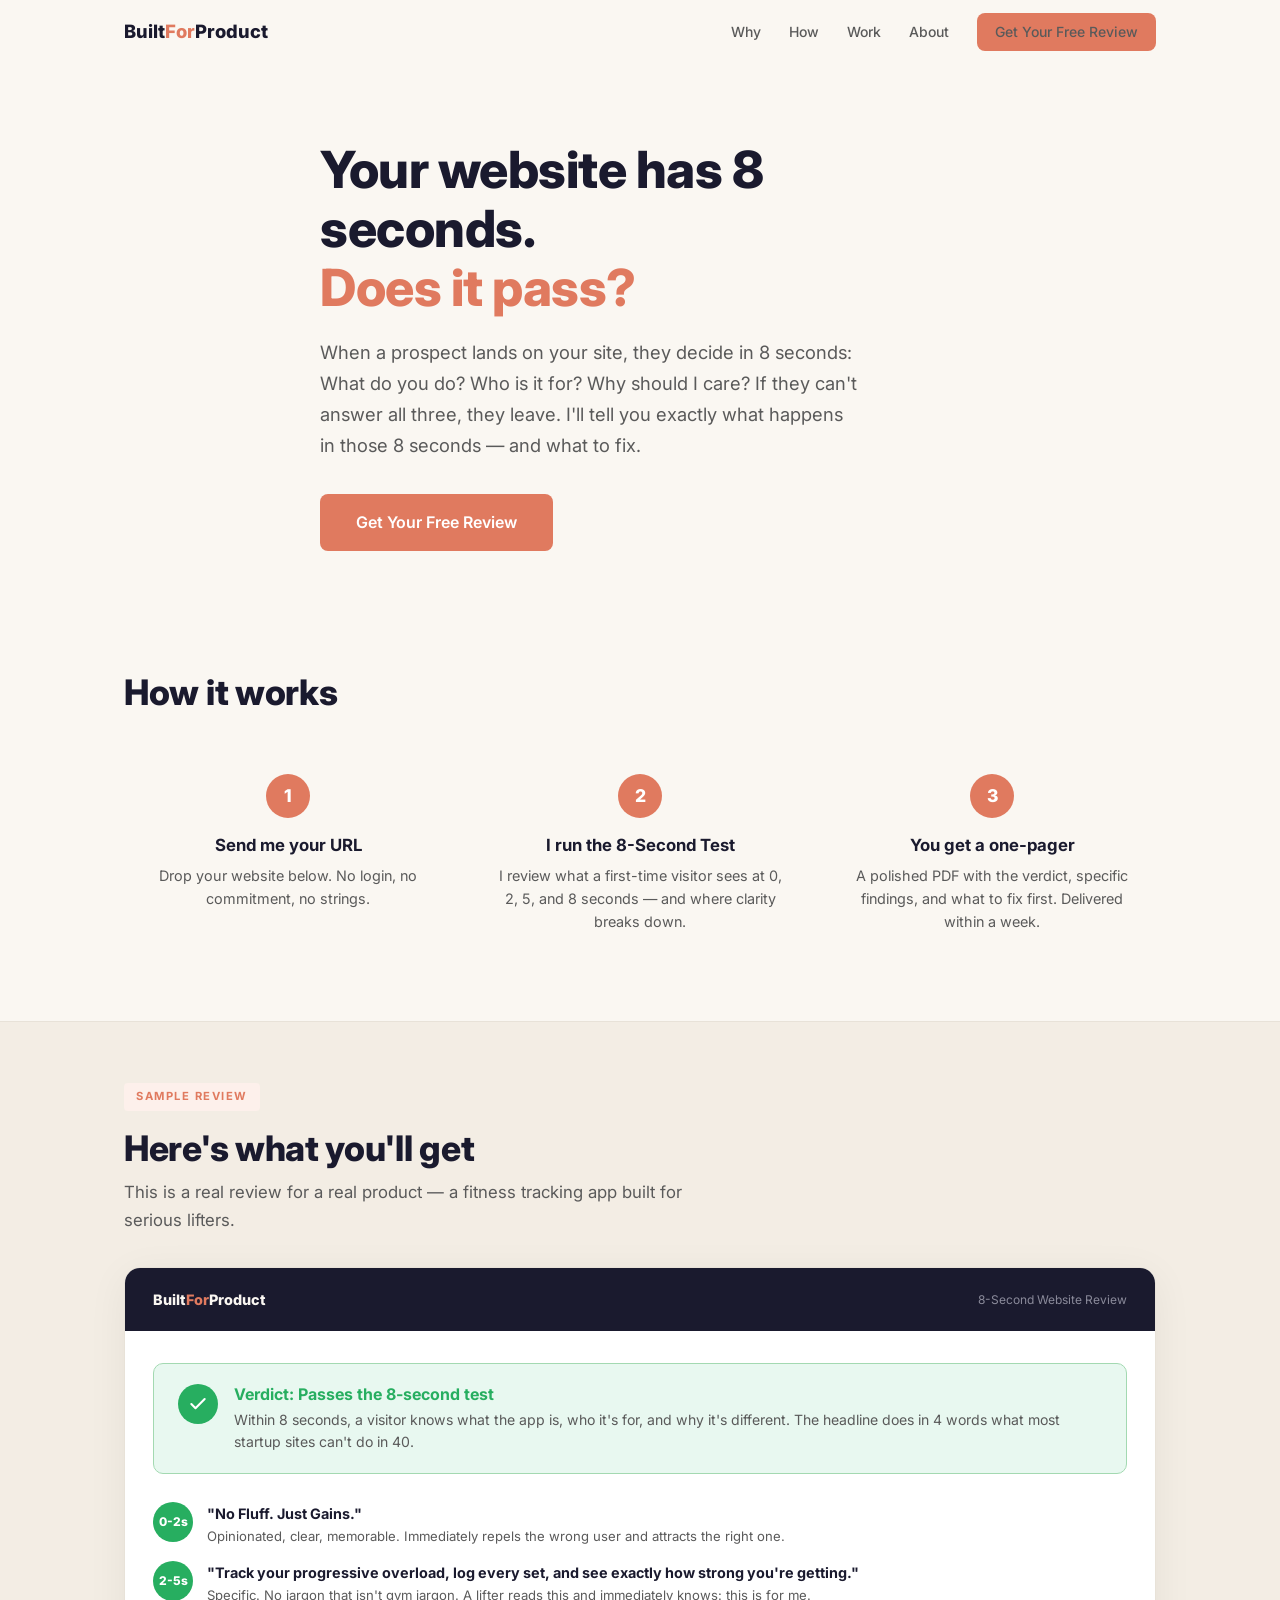
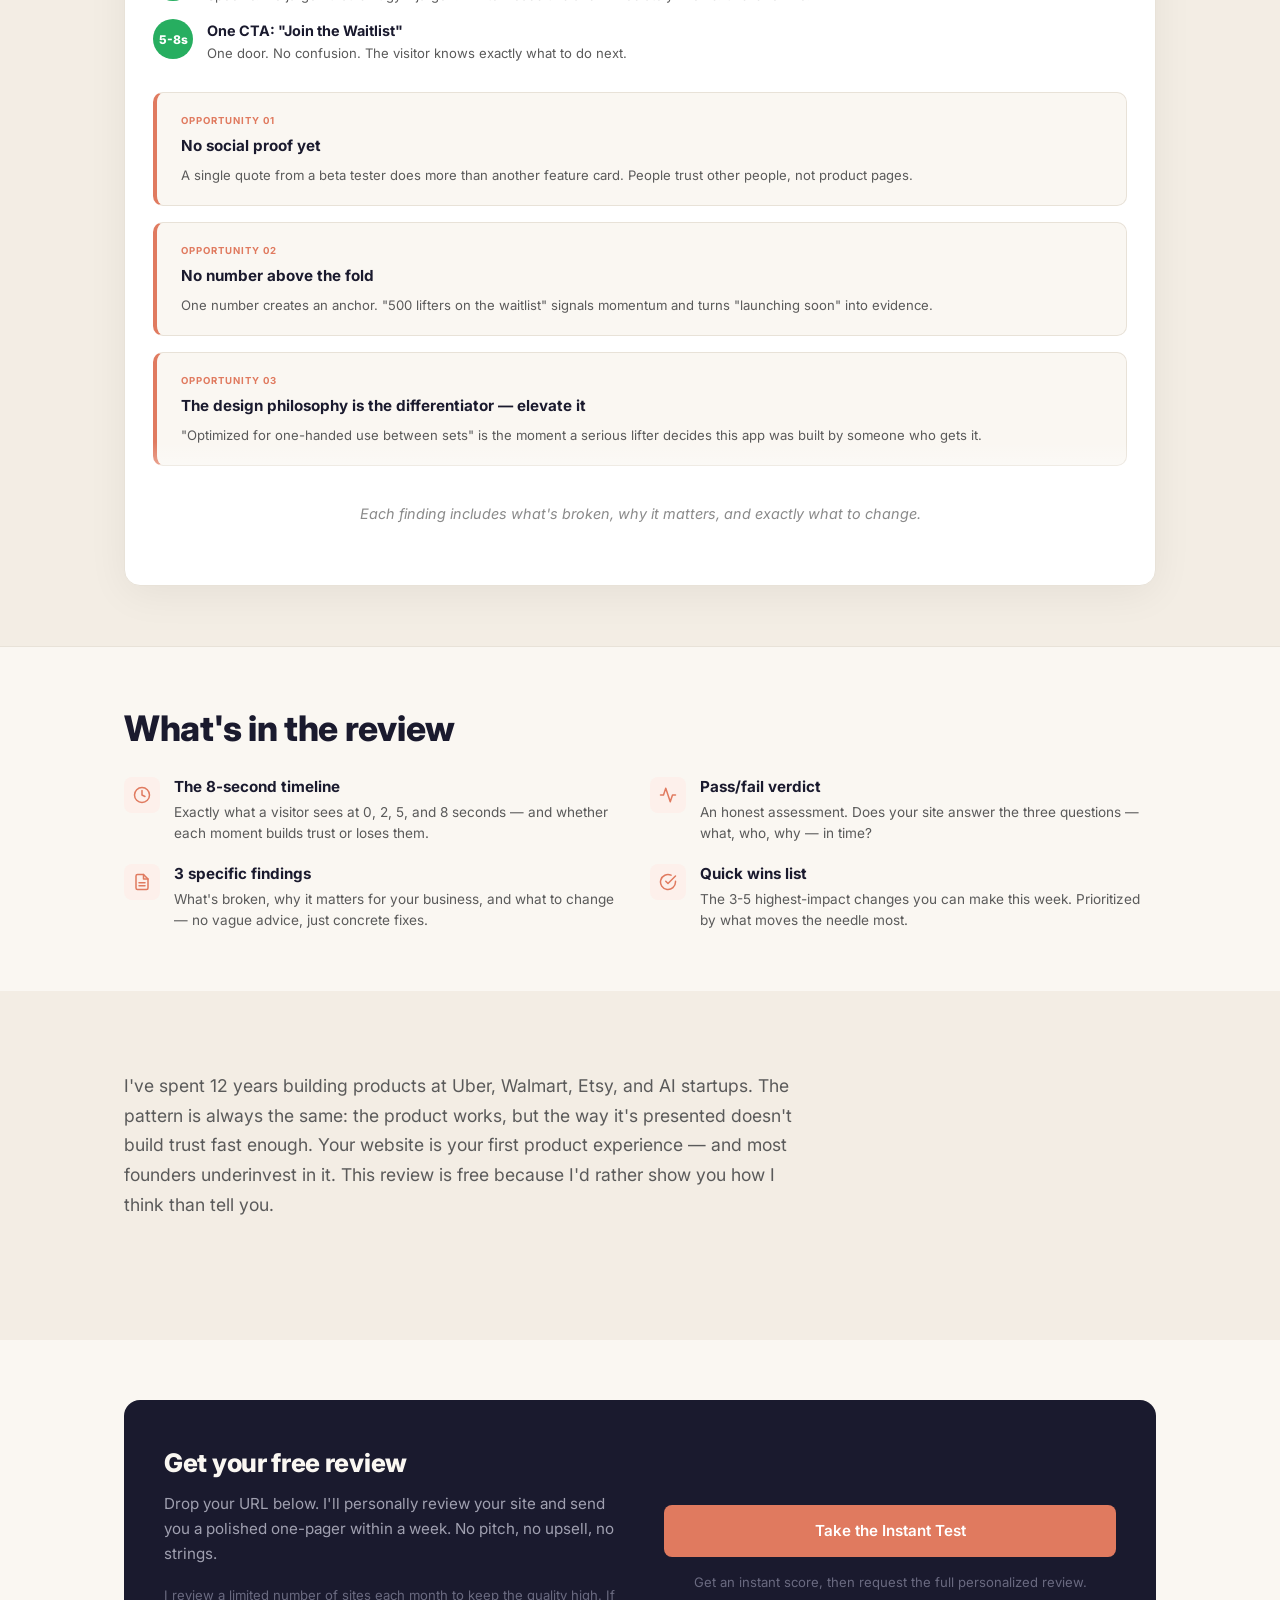
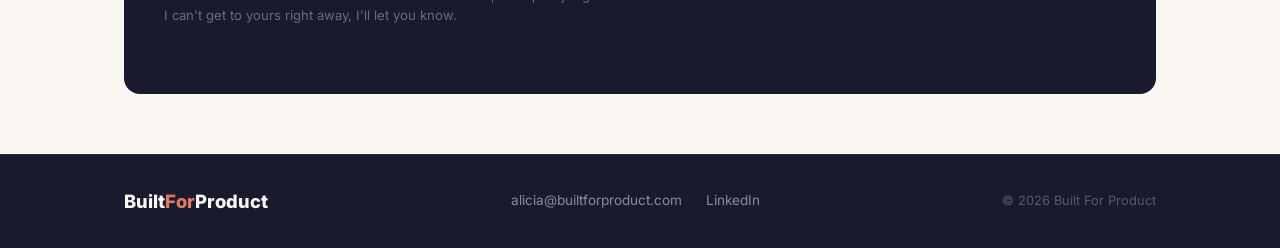
==== commit ff27f281: "Add instant 8-Second Test, pricing section, named testimonials, and homepage updates - New /test/ pa" ====
--- a/review/index.html
+++ b/review/index.html
@@ -554,8 +554,9 @@
           <p>Drop your URL below. I'll personally review your site and send you a polished one-pager within a week. No pitch, no upsell, no strings.</p>
           <p class="form-note">I review a limited number of sites each month to keep the quality high. If I can't get to yours right away, I'll let you know.</p>
         </div>
-        <div class="form-right" style="justify-content: center;">
-          <span class="form-submit" style="text-align: center; display: inline-block; opacity: 0.6; cursor: default;">Coming Soon</span>
+        <div class="form-right" style="justify-content: center; gap: 16px;">
+          <a href="https://www.builtforproduct.com/test/" class="form-submit" style="text-align: center; text-decoration: none;">Take the Instant Test</a>
+          <p style="font-size: 0.82rem; color: #6A6A80; text-align: center; line-height: 1.5;">Get an instant score, then request the full personalized review.</p>
         </div>
       </div>
     </div>
--- a/styles.css
+++ b/styles.css
@@ -197,6 +197,14 @@
   max-width: 560px;
   line-height: 1.7;
 }
+.hero-proof {
+  margin-top: 16px;
+  font-size: 0.85rem;
+  font-weight: 600;
+  color: var(--text-light);
+  letter-spacing: 0.3px;
+  text-transform: uppercase;
+}
 .hero .btn {
   margin-top: 32px;
 }
@@ -465,8 +473,19 @@
 }
 .cta-note {
   font-size: 0.85rem !important;
-  color: #6A6A80 !important;
+  color: #A0A0B0 !important;
   max-width: 440px !important;
+  margin-top: 20px !important;
+  margin-bottom: 0 !important;
+}
+.cta-link {
+  color: var(--accent) !important;
+  font-weight: 600;
+  text-decoration: underline;
+  transition: color 0.2s;
+}
+.cta-link:hover {
+  color: var(--accent-hover) !important;
 }
 
 /* ============================
